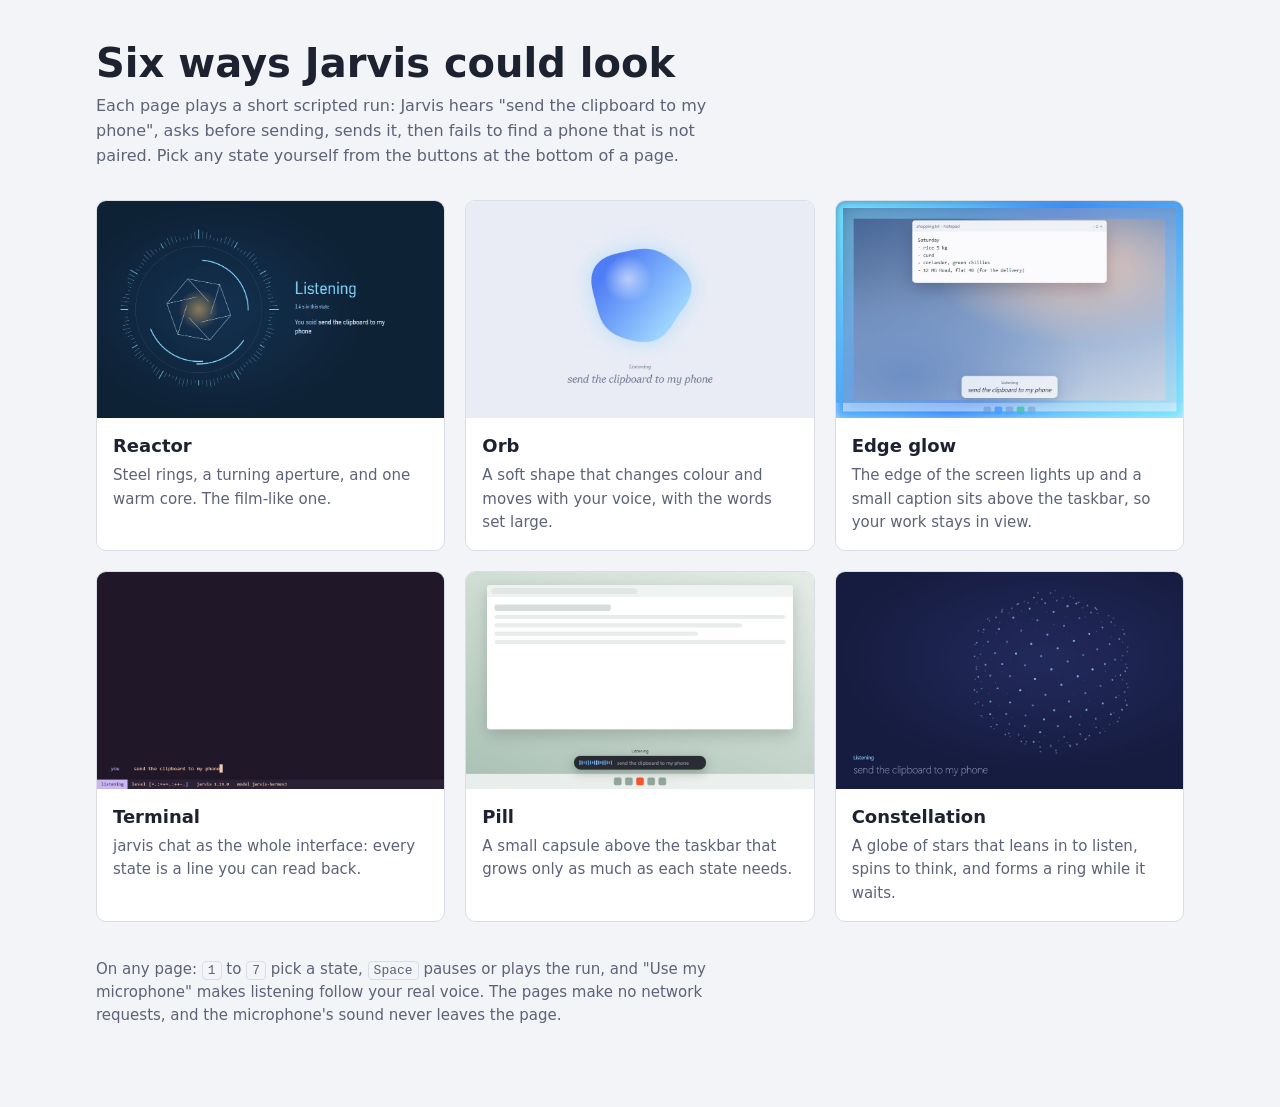
==== ui-demos/index.html @ 4eeec3bf "feat: Phase 30 six UI concepts in ui-demos (v1.19.0) - reactor, orb, edge glow, terminal, pill, cons" ====
<!doctype html>
<html lang="en">
<head>
<meta charset="utf-8">
<meta name="viewport" content="width=device-width, initial-scale=1">
<title>Jarvis UI demos</title>
<style>
  :root { --bg: #F3F4F7; --card: #FFFFFF; --ink: #1D2230; --muted: #5C6378; --line: #DADDE6; --link: #2B5FD9; }
  @media (prefers-color-scheme: dark) {
    :root:not([data-theme="light"]) { --bg: #171A22; --card: #20242F; --ink: #E7E9EF; --muted: #A0A6B8; --line: #333948; --link: #8DB0FF; }
  }
  :root[data-theme="dark"] { --bg: #171A22; --card: #20242F; --ink: #E7E9EF; --muted: #A0A6B8; --line: #333948; --link: #8DB0FF; }
  * { box-sizing: border-box; }
  body { margin: 0; background: var(--bg); color: var(--ink); font: 16px/1.55 "Segoe UI Variable Text", "Segoe UI", system-ui, sans-serif; }
  main { max-width: 1120px; margin: 0 auto; padding: 40px 16px 64px; }
  h1 { margin: 0 0 8px; font: 600 clamp(28px, 4vw, 40px)/1.15 "Segoe UI Variable Display", "Segoe UI", system-ui, sans-serif; }
  .lead { margin: 0 0 32px; max-width: 64ch; color: var(--muted); }
  ul { list-style: none; margin: 0; padding: 0; display: grid; gap: 20px; grid-template-columns: repeat(auto-fill, minmax(300px, 1fr)); }
  li { background: var(--card); border: 1px solid var(--line); border-radius: 10px; overflow: hidden; }
  a { color: inherit; text-decoration: none; display: block; }
  a:focus-visible { outline: 3px solid var(--link); outline-offset: 2px; border-radius: 10px; }
  img { display: block; width: 100%; aspect-ratio: 16 / 10; object-fit: cover; background: var(--line); }
  h2 { margin: 14px 16px 4px; font-size: 18px; font-weight: 600; }
  li p { margin: 0 16px 16px; color: var(--muted); font-size: 15px; }
  a:hover h2 { color: var(--link); }
  .keys { margin-top: 36px; color: var(--muted); font-size: 15px; max-width: 70ch; }
  kbd { font: 13px Consolas, monospace; border: 1px solid var(--line); border-radius: 4px; padding: 1px 5px; }
</style>
</head>
<body>
<main>
  <h1>Six ways Jarvis could look</h1>
  <p class="lead">Each page plays a short scripted run: Jarvis hears "send the clipboard to my phone", asks before sending, sends it, then fails to find a phone that is not paired. Pick any state yourself from the buttons at the bottom of a page.</p>
  <ul>
    <li><a href="reactor.html"><img src="screenshots/reactor-listening.jpg" alt="Reactor: steel rings around a warm core, listening"><h2>Reactor</h2><p>Steel rings, a turning aperture, and one warm core. The film-like one.</p></a></li>
    <li><a href="orb.html"><img src="screenshots/orb-listening.jpg" alt="Orb: a soft blue shape in daylight, listening"><h2>Orb</h2><p>A soft shape that changes colour and moves with your voice, with the words set large.</p></a></li>
    <li><a href="edge.html"><img src="screenshots/edge-listening.jpg" alt="Edge glow: the screen's edge lit blue around a Notepad window"><h2>Edge glow</h2><p>The edge of the screen lights up and a small caption sits above the taskbar, so your work stays in view.</p></a></li>
    <li><a href="terminal.html"><img src="screenshots/terminal-listening.jpg" alt="Terminal: jarvis chat lines in peach on plum"><h2>Terminal</h2><p>jarvis chat as the whole interface: every state is a line you can read back.</p></a></li>
    <li><a href="pill.html"><img src="screenshots/pill-listening.jpg" alt="Pill: a dark capsule with a waveform above the taskbar"><h2>Pill</h2><p>A small capsule above the taskbar that grows only as much as each state needs.</p></a></li>
    <li><a href="constellation.html"><img src="screenshots/constellation-listening.jpg" alt="Constellation: a globe of stars on indigo"><h2>Constellation</h2><p>A globe of stars that leans in to listen, spins to think, and forms a ring while it waits.</p></a></li>
  </ul>
  <p class="keys">On any page: <kbd>1</kbd> to <kbd>7</kbd> pick a state, <kbd>Space</kbd> pauses or plays the run, and "Use my microphone" makes listening follow your real voice. The pages make no network requests, and the microphone's sound never leaves the page.</p>
</main>
</body>
</html>
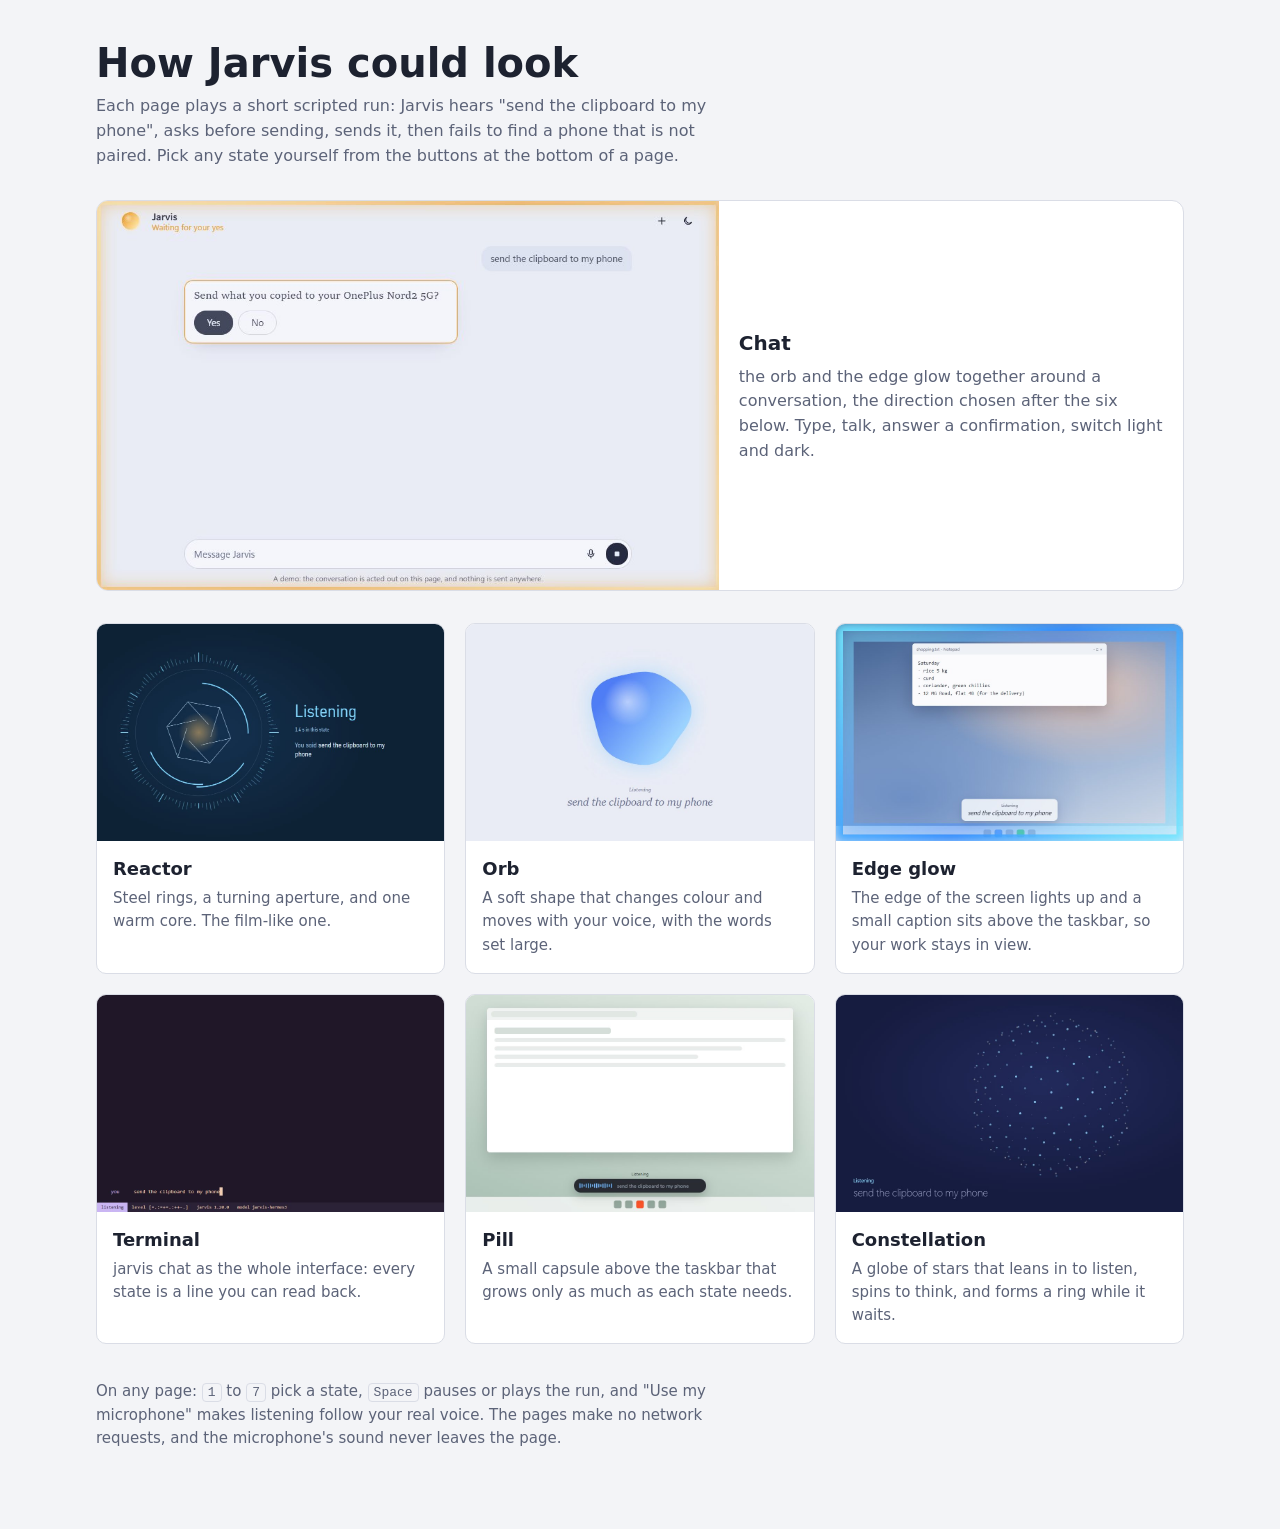
==== commit 150602a5: "feat: the chosen UI direction - the orb and the edge glow around a chat (v1.20.0) - ui-demos/chat.ht" ====
--- a/ui-demos/index.html
+++ b/ui-demos/index.html
@@ -23,14 +23,23 @@
   h2 { margin: 14px 16px 4px; font-size: 18px; font-weight: 600; }
   li p { margin: 0 16px 16px; color: var(--muted); font-size: 15px; }
   a:hover h2 { color: var(--link); }
+  .feature { display: grid; grid-template-columns: minmax(0, 1.4fr) minmax(0, 1fr); align-items: center; gap: 20px; margin: 0 0 32px; background: var(--card); border: 1px solid var(--line); border-radius: 12px; overflow: hidden; }
+  .feature span { padding: 16px 20px 16px 0; color: var(--muted); }
+  .feature strong { display: block; margin-bottom: 6px; font-size: 20px; color: var(--ink); }
+  .feature:focus-visible { outline: 3px solid var(--link); outline-offset: 2px; }
+  @media (max-width: 700px) { .feature { grid-template-columns: 1fr; } .feature span { padding: 0 16px 16px; } }
   .keys { margin-top: 36px; color: var(--muted); font-size: 15px; max-width: 70ch; }
   kbd { font: 13px Consolas, monospace; border: 1px solid var(--line); border-radius: 4px; padding: 1px 5px; }
 </style>
 </head>
 <body>
 <main>
-  <h1>Six ways Jarvis could look</h1>
+  <h1>How Jarvis could look</h1>
   <p class="lead">Each page plays a short scripted run: Jarvis hears "send the clipboard to my phone", asks before sending, sends it, then fails to find a phone that is not paired. Pick any state yourself from the buttons at the bottom of a page.</p>
+  <a class="feature" href="chat.html">
+    <img src="screenshots/chat-confirm.jpg" alt="Chat: the orb in the header, the screen edge glowing amber, and a confirmation card in the conversation">
+    <span><strong>Chat</strong> the orb and the edge glow together around a conversation, the direction chosen after the six below. Type, talk, answer a confirmation, switch light and dark.</span>
+  </a>
   <ul>
     <li><a href="reactor.html"><img src="screenshots/reactor-listening.jpg" alt="Reactor: steel rings around a warm core, listening"><h2>Reactor</h2><p>Steel rings, a turning aperture, and one warm core. The film-like one.</p></a></li>
     <li><a href="orb.html"><img src="screenshots/orb-listening.jpg" alt="Orb: a soft blue shape in daylight, listening"><h2>Orb</h2><p>A soft shape that changes colour and moves with your voice, with the words set large.</p></a></li>
